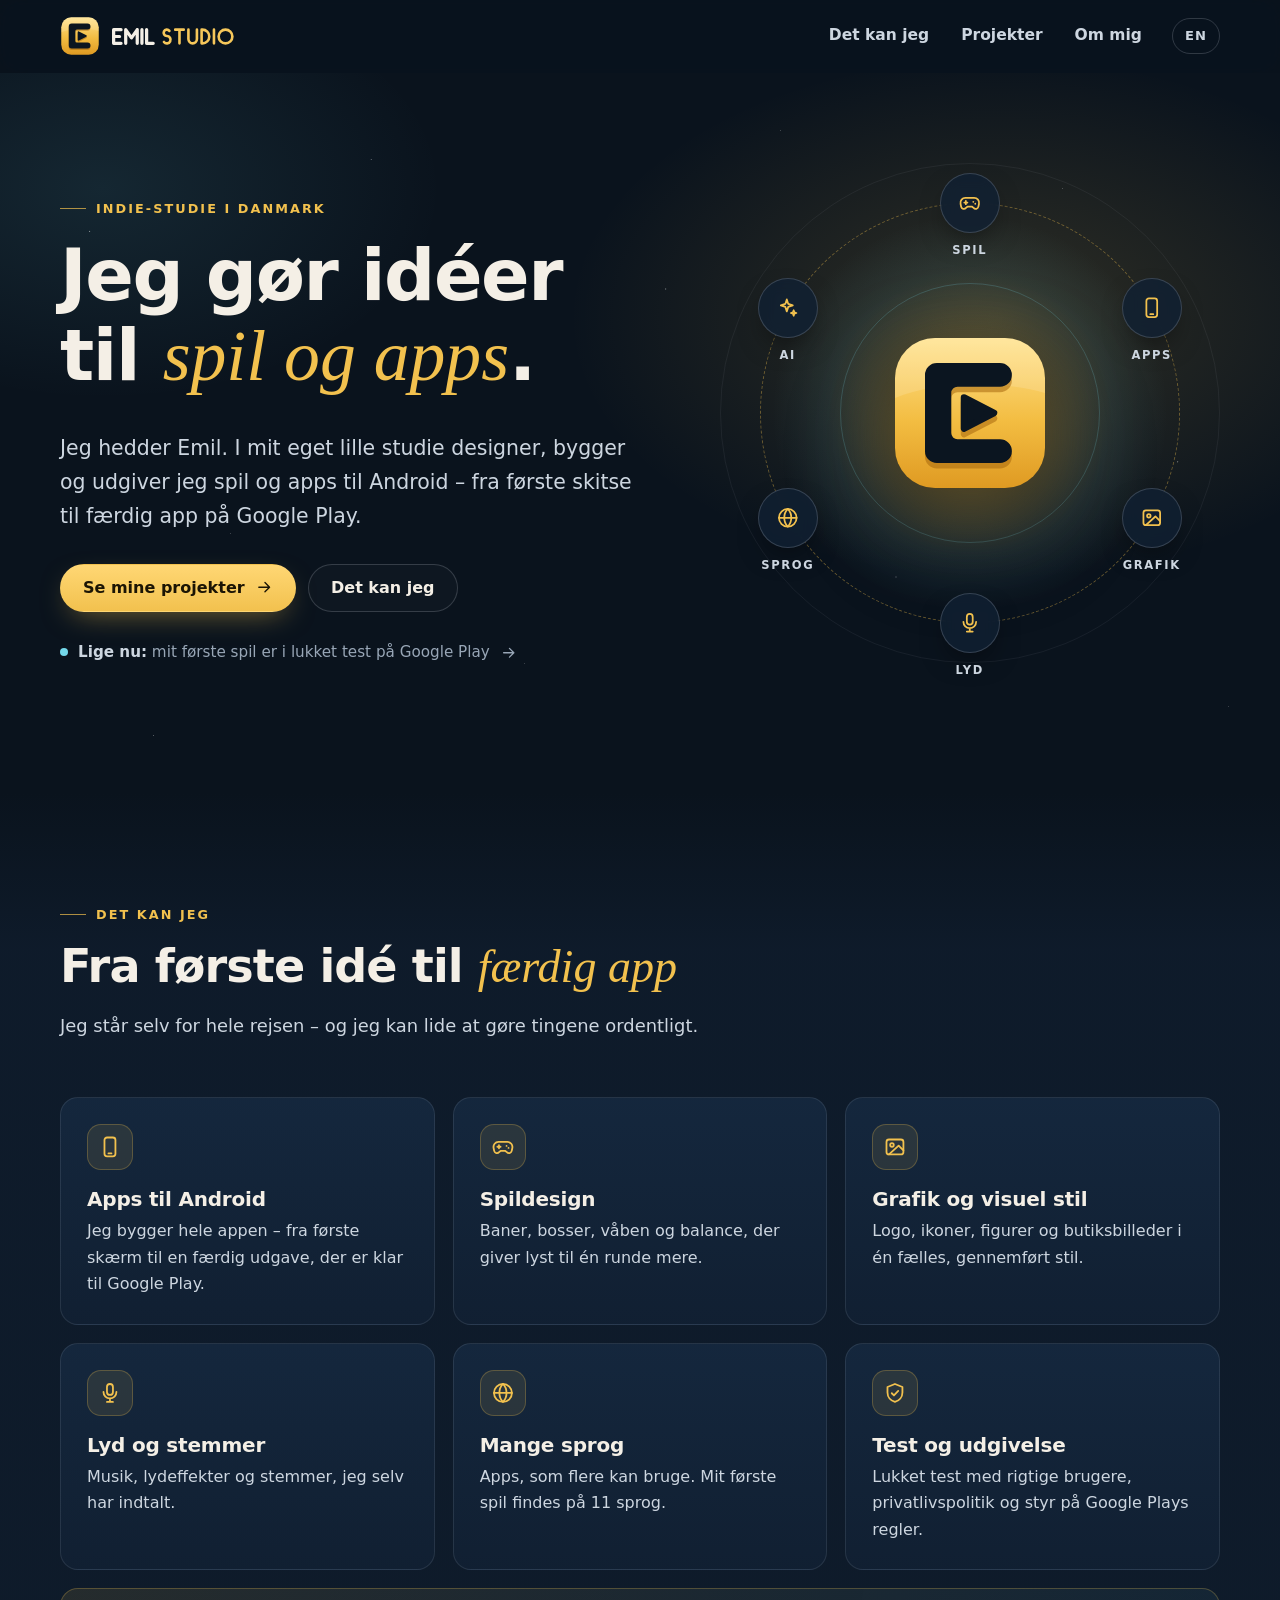
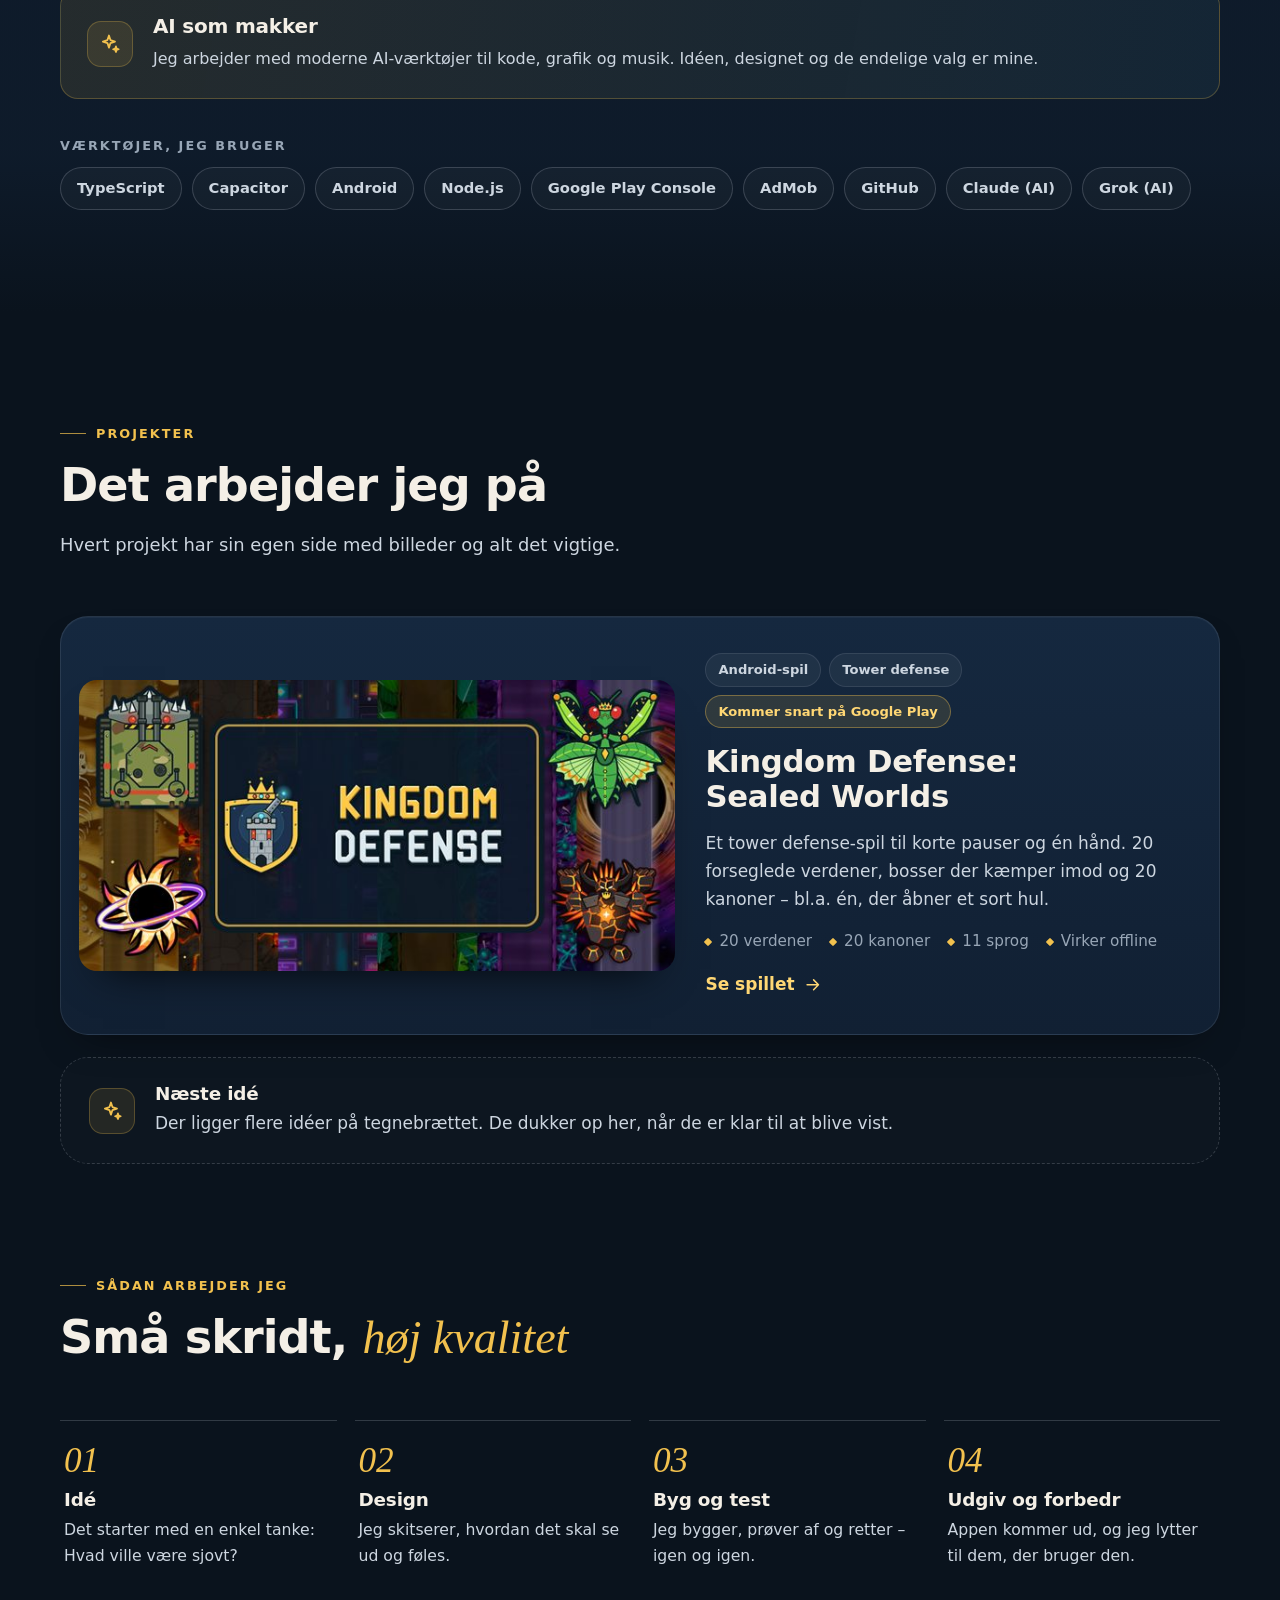
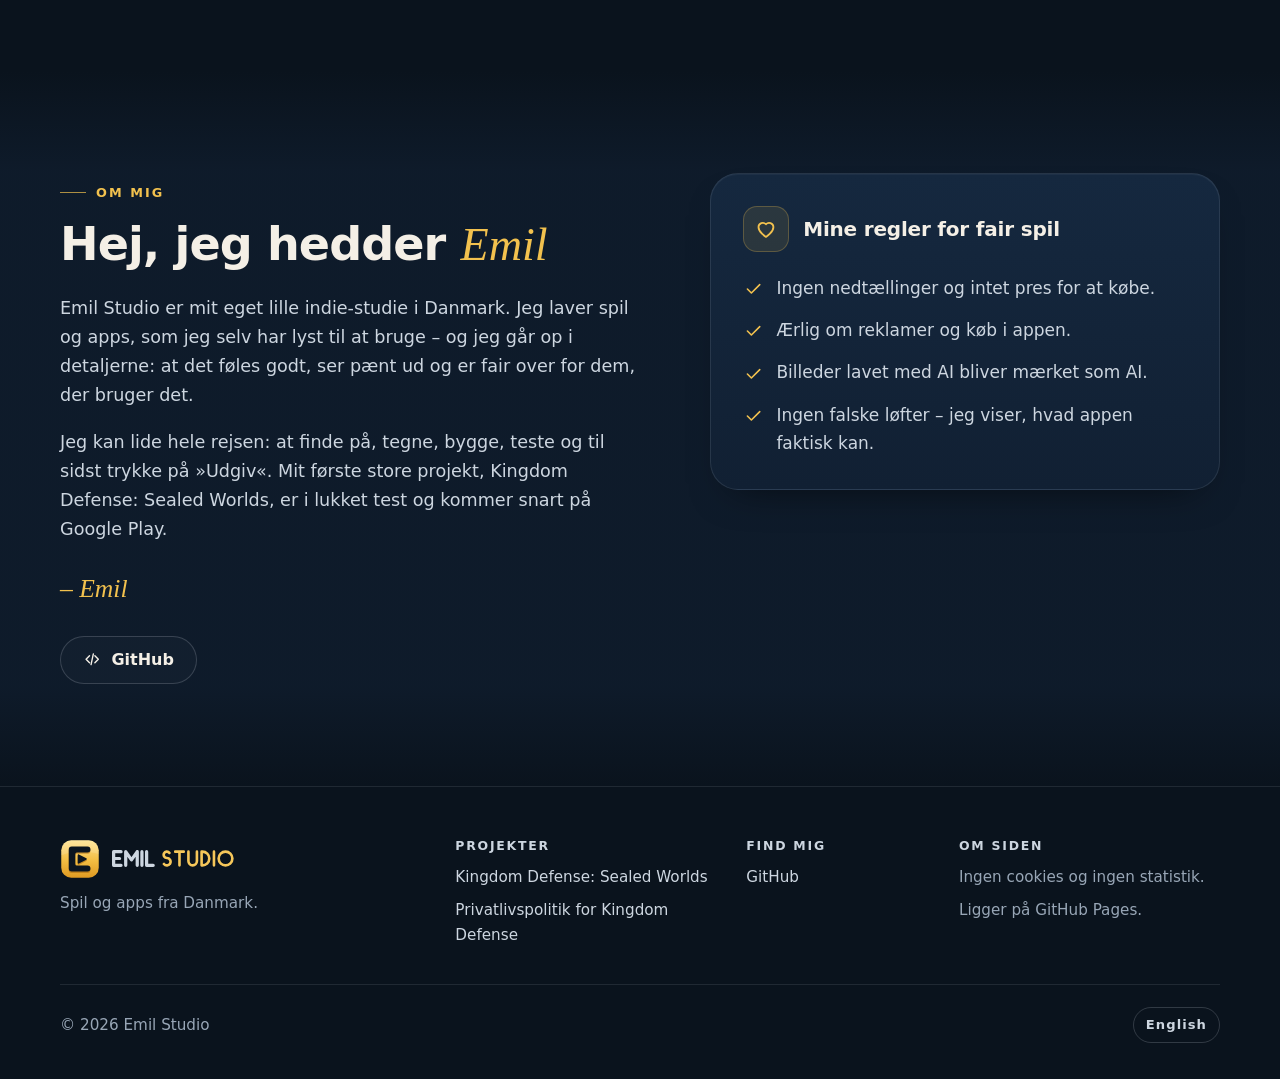
==== index.html @ 3e73c22d "Emil Studio: første udgave af hjemmesiden Forside og side om Kingdom Defense: Sealed Worlds på dansk" ====
<!doctype html>
<html lang="da">
<head>
  <meta charset="utf-8">
  <meta name="viewport" content="width=device-width, initial-scale=1">
  <title>Emil Studio – spil og apps fra Danmark</title>
  <meta name="description" content="Emil Studio er mit indie-studie i Danmark. Jeg designer, bygger og udgiver spil og apps til Android. Se mine projekter, og hvad jeg kan.">
  <link rel="canonical" href="https://krygerdev.github.io/">
  <link rel="alternate" hreflang="da" href="https://krygerdev.github.io/">
  <link rel="alternate" hreflang="en" href="https://krygerdev.github.io/en/">
  <link rel="alternate" hreflang="x-default" href="https://krygerdev.github.io/">
  <meta name="theme-color" content="#0a131d">
  <link rel="icon" href="favicon.svg" type="image/svg+xml">
  <link rel="icon" href="assets/img/favicon-32.png" sizes="32x32" type="image/png">
  <link rel="apple-touch-icon" href="assets/img/apple-touch-icon.png">
  <meta property="og:type" content="website">
  <meta property="og:site_name" content="Emil Studio">
  <meta property="og:title" content="Emil Studio – spil og apps fra Danmark">
  <meta property="og:description" content="Mit indie-studie i Danmark. Jeg designer, bygger og udgiver spil og apps til Android.">
  <meta property="og:url" content="https://krygerdev.github.io/">
  <meta property="og:image" content="https://krygerdev.github.io/assets/img/og-da.jpg">
  <meta property="og:image:width" content="1200">
  <meta property="og:image:height" content="630">
  <meta property="og:image:alt" content="Emil Studio – spil og apps fra Danmark">
  <meta property="og:locale" content="da_DK">
  <meta property="og:locale:alternate" content="en_US">
  <meta name="twitter:card" content="summary_large_image">
  <link rel="stylesheet" href="assets/css/style.css">
  <script>document.documentElement.classList.add("js")</script>
  <script src="assets/js/main.js" defer></script>
  <script type="application/ld+json">{"@context":"https://schema.org","@type":"Organization","name":"Emil Studio","url":"https://krygerdev.github.io/","logo":"https://krygerdev.github.io/assets/img/apple-touch-icon.png","sameAs":["https://github.com/KrygerDev"]}</script>
</head>
<body>
  <a class="skip-link" href="#indhold">Gå til indhold</a>

  <svg class="svg-defs" aria-hidden="true" focusable="false" xmlns="http://www.w3.org/2000/svg">
    <defs>
      <linearGradient id="logo-gold" x1="0" y1="0" x2="0" y2="1"><stop offset="0" stop-color="#ffe28e"/><stop offset=".55" stop-color="#f3bd42"/><stop offset="1" stop-color="#df9a22"/></linearGradient>
    </defs>
    <symbol id="logo-base" viewBox="0 0 64 64"><rect x="2" y="2" width="60" height="60" rx="16" fill="url(#logo-gold)"/><path d="M2 18A16 16 0 0 1 18 2H46A16 16 0 0 1 62 18V24C46 19 18 19 2 26Z" fill="#fff" opacity=".14"/><path d="M18.75 12H44A4.75 4.75 0 0 1 44 21.5H27A2.5 2.5 0 0 0 24.5 24V40A2.5 2.5 0 0 0 27 42.5H44A4.75 4.75 0 0 1 44 52H18.75A4.75 4.75 0 0 1 14 47.25V16.75A4.75 4.75 0 0 1 18.75 12Z" fill="#a8680e" opacity=".55" transform="translate(0 2.2)"/><path d="M18.75 12H44A4.75 4.75 0 0 1 44 21.5H27A2.5 2.5 0 0 0 24.5 24V40A2.5 2.5 0 0 0 27 42.5H44A4.75 4.75 0 0 1 44 52H18.75A4.75 4.75 0 0 1 14 47.25V16.75A4.75 4.75 0 0 1 18.75 12Z" fill="#0b1520"/></symbol>
    <symbol id="logo-play" viewBox="0 0 64 64"><path d="M29.6 25.8L41.6 32L29.6 38.2Z" fill="#a8680e" stroke="#a8680e" stroke-width="2.6" stroke-linejoin="round" opacity=".55" transform="translate(0 2.2)"/><path d="M29.6 25.8L41.6 32L29.6 38.2Z" fill="#0b1520" stroke="#0b1520" stroke-width="2.6" stroke-linejoin="round"/></symbol>
    <symbol id="logo-word" viewBox="-2.6 -2.6 195.51 27.2"><path d="M11.88 0H0V22H11.88M0 11H9.5M19.38 22V0L28.62 13.2L37.86 0V22M45.36 0V22M52.86 0V22H63.42" fill="none" stroke="currentColor" stroke-width="5.2" stroke-linecap="round" stroke-linejoin="round"/><path d="M9.92 1.96A5.1 5.1 0 1 0 5.9 10.21A5.9 5.9 0 1 1 1.25 19.73M19.29 0H32.93M26.11 0V22M40.43 0V15.18A6.82 6.82 0 0 0 54.07 15.18V0M61.57 22V0H62.89A11 11 0 0 1 62.89 22ZM81.39 0V22M88.89 11A11 11 0 1 1 110.89 11A11 11 0 1 1 88.89 11Z" transform="translate(79.42 0)" fill="none" stroke="#f6c75a" stroke-width="4.2" stroke-linecap="round" stroke-linejoin="round"/></symbol>
    <symbol id="i-arrow-right" viewBox="0 0 24 24"><path d="M5 12h14M13 6l6 6-6 6"/></symbol>
    <symbol id="i-menu" viewBox="0 0 24 24"><path d="M4 8h16M4 16h16"/></symbol>
    <symbol id="i-close" viewBox="0 0 24 24"><path d="M6 6l12 12M18 6L6 18"/></symbol>
    <symbol id="i-phone" viewBox="0 0 24 24"><rect x="6.5" y="2.5" width="11" height="19" rx="2.6"/><path d="M10.5 18.5h3"/></symbol>
    <symbol id="i-gamepad" viewBox="0 0 24 24"><path d="M7.5 7h9a5 5 0 0 1 4.9 6l-.6 3a2.8 2.8 0 0 1-4.9 1.2L14.4 16H9.6l-1.5 1.2A2.8 2.8 0 0 1 3.2 16l-.6-3A5 5 0 0 1 7.5 7z"/><path d="M8 10.2v3.2M6.4 11.8h3.2"/><circle cx="15.6" cy="11" r=".9" fill="currentColor" stroke="none"/><circle cx="17.6" cy="13" r=".9" fill="currentColor" stroke="none"/></symbol>
    <symbol id="i-image" viewBox="0 0 24 24"><rect x="3.5" y="4.5" width="17" height="15" rx="2.5"/><circle cx="9" cy="10" r="1.8"/><path d="M20.5 15.5l-4.8-4.8L6 19.5"/></symbol>
    <symbol id="i-mic" viewBox="0 0 24 24"><rect x="9" y="3" width="6" height="11" rx="3"/><path d="M5.5 11a6.5 6.5 0 0 0 13 0M12 17.5V21M9 21h6"/></symbol>
    <symbol id="i-globe" viewBox="0 0 24 24"><circle cx="12" cy="12" r="9"/><path d="M3 12h18M12 3c2.4 2.5 3.6 5.5 3.6 9s-1.2 6.5-3.6 9c-2.4-2.5-3.6-5.5-3.6-9S9.6 5.5 12 3z"/></symbol>
    <symbol id="i-shield" viewBox="0 0 24 24"><path d="M12 3l7.5 3v5.6c0 4.4-3.1 8.2-7.5 9.4-4.4-1.2-7.5-5-7.5-9.4V6z"/><path d="M8.8 12.3l2.2 2.2 4.3-4.5"/></symbol>
    <symbol id="i-sparkles" viewBox="0 0 24 24"><path d="M11 3.5l1.5 4.6 4.6 1.5-4.6 1.5L11 15.7l-1.5-4.6-4.6-1.5 4.6-1.5z"/><path d="M18 14.5l.7 2.1 2.1.7-2.1.7-.7 2.1-.7-2.1-2.1-.7 2.1-.7z"/></symbol>
    <symbol id="i-heart" viewBox="0 0 24 24"><path d="M12 20s-7.5-4.6-7.5-10A4.3 4.3 0 0 1 12 7.3 4.3 4.3 0 0 1 19.5 10c0 5.4-7.5 10-7.5 10z"/></symbol>
    <symbol id="i-check" viewBox="0 0 24 24"><path d="M5 12.5l4.5 4.5L19 7.5"/></symbol>
    <symbol id="i-code" viewBox="0 0 24 24"><path d="M8.5 7.5L4 12l4.5 4.5M15.5 7.5L20 12l-4.5 4.5M13.5 5l-3 14"/></symbol>
  </svg>

  <header class="site-header">
    <div class="container header-inner">
      <a class="brand" href="./">
        <svg class="logo-mark" viewBox="0 0 64 64" aria-hidden="true"><use href="#logo-base"/><use class="logo-play" href="#logo-play"/></svg>
        <svg class="logo-word" viewBox="0 0 195.51 27.2" aria-hidden="true"><use href="#logo-word"/></svg><span class="sr-only">Emil Studio</span>
      </a>
      <nav class="site-nav" id="site-nav" aria-label="Hovedmenu">
        <ul>
          <li><a href="#det-kan-jeg">Det kan jeg</a></li>
          <li><a href="#projekter">Projekter</a></li>
          <li><a href="#om">Om mig</a></li>
        </ul>
      </nav>
      <div class="header-tools">
        <a class="lang" href="en/" hreflang="en" lang="en"><span aria-hidden="true">EN</span><span class="sr-only">English</span></a>
        <button class="menu-toggle" type="button" aria-expanded="false" aria-controls="site-nav" data-menu-toggle>
          <svg class="i i-open" aria-hidden="true"><use href="#i-menu"/></svg>
          <svg class="i i-close" aria-hidden="true"><use href="#i-close"/></svg>
          <span class="sr-only">Menu</span>
        </button>
      </div>
    </div>
  </header>

  <main id="indhold">

    <section class="hero" aria-labelledby="hero-title">
      <div class="container hero__grid">
        <div class="hero__text">
          <p class="eyebrow">Indie-studie i Danmark</p>
          <h1 id="hero-title">Jeg gør idéer til <em>spil og apps</em>.</h1>
          <p class="lead">Jeg hedder Emil. I mit eget lille studie designer, bygger og udgiver jeg spil og apps til Android – fra første skitse til færdig app på Google Play.</p>
          <div class="actions">
            <a class="btn btn--primary" href="#projekter">Se mine projekter <svg class="i" aria-hidden="true"><use href="#i-arrow-right"/></svg></a>
            <a class="btn btn--ghost" href="#det-kan-jeg">Det kan jeg</a>
          </div>
          <a class="now" href="kingdom-defense/">
            <span class="dot" aria-hidden="true"></span>
            <span><strong>Lige nu:</strong> mit første spil er i lukket test på Google Play</span>
            <svg class="i" aria-hidden="true"><use href="#i-arrow-right"/></svg>
          </a>
        </div>

        <div class="studio-visual" aria-hidden="true">
          <div class="sv-glow"></div>
          <div class="sv-ring sv-ring--outer"></div>
          <div class="sv-ring sv-ring--dash"></div>
          <div class="sv-ring sv-ring--inner"></div>
          <div class="sv-mark"><span class="sv-pulse"></span><span class="sv-pulse sv-pulse--2"></span><svg class="sv-logo" viewBox="0 0 64 64"><use href="#logo-base"/><use class="logo-play" href="#logo-play"/></svg></div>
          <span class="sv-chip sv-chip--1"><span class="sv-chip__icon"><svg class="i"><use href="#i-gamepad"/></svg></span><span class="sv-chip__label">Spil</span></span>
          <span class="sv-chip sv-chip--2"><span class="sv-chip__icon"><svg class="i"><use href="#i-phone"/></svg></span><span class="sv-chip__label">Apps</span></span>
          <span class="sv-chip sv-chip--3"><span class="sv-chip__icon"><svg class="i"><use href="#i-image"/></svg></span><span class="sv-chip__label">Grafik</span></span>
          <span class="sv-chip sv-chip--4"><span class="sv-chip__icon"><svg class="i"><use href="#i-mic"/></svg></span><span class="sv-chip__label">Lyd</span></span>
          <span class="sv-chip sv-chip--5"><span class="sv-chip__icon"><svg class="i"><use href="#i-globe"/></svg></span><span class="sv-chip__label">Sprog</span></span>
          <span class="sv-chip sv-chip--6"><span class="sv-chip__icon"><svg class="i"><use href="#i-sparkles"/></svg></span><span class="sv-chip__label">AI</span></span>
        </div>
      </div>
    </section>

    <section class="section section--alt" id="det-kan-jeg" aria-labelledby="kan-title">
      <div class="container">
        <div class="section-head reveal">
          <p class="eyebrow">Det kan jeg</p>
          <h2 id="kan-title">Fra første idé til <em>færdig app</em></h2>
          <p>Jeg står selv for hele rejsen – og jeg kan lide at gøre tingene ordentligt.</p>
        </div>
        <ul class="skills">
          <li class="skill reveal">
            <span class="icon-badge" aria-hidden="true"><svg class="i"><use href="#i-phone"/></svg></span>
            <h3>Apps til Android</h3>
            <p>Jeg bygger hele appen – fra første skærm til en færdig udgave, der er klar til Google Play.</p>
          </li>
          <li class="skill reveal">
            <span class="icon-badge" aria-hidden="true"><svg class="i"><use href="#i-gamepad"/></svg></span>
            <h3>Spildesign</h3>
            <p>Baner, bosser, våben og balance, der giver lyst til én runde mere.</p>
          </li>
          <li class="skill reveal">
            <span class="icon-badge" aria-hidden="true"><svg class="i"><use href="#i-image"/></svg></span>
            <h3>Grafik og visuel stil</h3>
            <p>Logo, ikoner, figurer og butiksbilleder i én fælles, gennemført stil.</p>
          </li>
          <li class="skill reveal">
            <span class="icon-badge" aria-hidden="true"><svg class="i"><use href="#i-mic"/></svg></span>
            <h3>Lyd og stemmer</h3>
            <p>Musik, lydeffekter og stemmer, jeg selv har indtalt.</p>
          </li>
          <li class="skill reveal">
            <span class="icon-badge" aria-hidden="true"><svg class="i"><use href="#i-globe"/></svg></span>
            <h3>Mange sprog</h3>
            <p>Apps, som flere kan bruge. Mit første spil findes på 11 sprog.</p>
          </li>
          <li class="skill reveal">
            <span class="icon-badge" aria-hidden="true"><svg class="i"><use href="#i-shield"/></svg></span>
            <h3>Test og udgivelse</h3>
            <p>Lukket test med rigtige brugere, privatlivspolitik og styr på Google Plays regler.</p>
          </li>
          <li class="skill skill--wide reveal">
            <span class="icon-badge" aria-hidden="true"><svg class="i"><use href="#i-sparkles"/></svg></span>
            <div>
              <h3>AI som makker</h3>
              <p>Jeg arbejder med moderne AI-værktøjer til kode, grafik og musik. Idéen, designet og de endelige valg er mine.</p>
            </div>
          </li>
        </ul>
        <div class="tools reveal">
          <h3 class="tools__title">Værktøjer, jeg bruger</h3>
          <ul class="chips">
            <li>TypeScript</li>
            <li>Capacitor</li>
            <li>Android</li>
            <li>Node.js</li>
            <li>Google Play Console</li>
            <li>AdMob</li>
            <li>GitHub</li>
            <li>Claude (AI)</li>
            <li>Grok (AI)</li>
          </ul>
        </div>
      </div>
    </section>

    <section class="section" id="projekter" aria-labelledby="projekter-title">
      <div class="container">
        <div class="section-head reveal">
          <p class="eyebrow">Projekter</p>
          <h2 id="projekter-title">Det arbejder jeg på</h2>
          <p>Hvert projekt har sin egen side med billeder og alt det vigtige.</p>
        </div>
        <div class="projects">
          <article class="project reveal">
            <div class="project__media">
              <img src="assets/img/kd/kd-banner.jpg" srcset="assets/img/kd/kd-banner-640.jpg 640w, assets/img/kd/kd-banner.jpg 1024w" sizes="(min-width: 900px) 620px, 100vw" width="1024" height="500" loading="lazy" alt="Kingdom Defense-logoet omgivet af en kampvogn, en kæmpe knæler, en lavakæmpe og et sort hul fra spillet.">
            </div>
            <div class="project__body">
              <ul class="tags">
                <li class="tag">Android-spil</li>
                <li class="tag">Tower defense</li>
                <li class="tag tag--gold">Kommer snart på Google Play</li>
              </ul>
              <h3><a class="stretched" href="kingdom-defense/">Kingdom Defense: Sealed Worlds</a></h3>
              <p>Et tower defense-spil til korte pauser og én hånd. 20 forseglede verdener, bosser der kæmper imod og 20 kanoner – bl.a. én, der åbner et sort hul.</p>
              <ul class="facts-inline">
                <li>20 verdener</li>
                <li>20 kanoner</li>
                <li>11 sprog</li>
                <li>Virker offline</li>
              </ul>
              <span class="link-arrow" aria-hidden="true">Se spillet <svg class="i"><use href="#i-arrow-right"/></svg></span>
            </div>
          </article>
          <div class="card-soon reveal">
            <span class="icon-badge" aria-hidden="true"><svg class="i"><use href="#i-sparkles"/></svg></span>
            <div>
              <h3>Næste idé</h3>
              <p>Der ligger flere idéer på tegnebrættet. De dukker op her, når de er klar til at blive vist.</p>
            </div>
          </div>
        </div>
      </div>
    </section>

    <section class="section" aria-labelledby="proces-title">
      <div class="container">
        <div class="section-head reveal">
          <p class="eyebrow">Sådan arbejder jeg</p>
          <h2 id="proces-title">Små skridt, <em>høj kvalitet</em></h2>
        </div>
        <ol class="steps">
          <li class="step reveal">
            <h3>Idé</h3>
            <p>Det starter med en enkel tanke: Hvad ville være sjovt?</p>
          </li>
          <li class="step reveal">
            <h3>Design</h3>
            <p>Jeg skitserer, hvordan det skal se ud og føles.</p>
          </li>
          <li class="step reveal">
            <h3>Byg og test</h3>
            <p>Jeg bygger, prøver af og retter – igen og igen.</p>
          </li>
          <li class="step reveal">
            <h3>Udgiv og forbedr</h3>
            <p>Appen kommer ud, og jeg lytter til dem, der bruger den.</p>
          </li>
        </ol>
      </div>
    </section>

    <section class="section section--alt" id="om" aria-labelledby="om-title">
      <div class="container about">
        <div class="about__text reveal">
          <p class="eyebrow">Om mig</p>
          <h2 id="om-title">Hej, jeg hedder <em>Emil</em></h2>
          <p>Emil Studio er mit eget lille indie-studie i Danmark. Jeg laver spil og apps, som jeg selv har lyst til at bruge – og jeg går op i detaljerne: at det føles godt, ser pænt ud og er fair over for dem, der bruger det.</p>
          <p>Jeg kan lide hele rejsen: at finde på, tegne, bygge, teste og til sidst trykke på »Udgiv«. Mit første store projekt, Kingdom Defense: Sealed Worlds, er i lukket test og kommer snart på Google Play.</p>
          <p class="signature">– Emil</p>
          <div class="actions">
            <a class="btn btn--ghost" href="https://github.com/KrygerDev" rel="me"><svg class="i" aria-hidden="true"><use href="#i-code"/></svg> GitHub</a>
          </div>
        </div>
        <div class="fair reveal">
          <h3><span class="icon-badge" aria-hidden="true"><svg class="i"><use href="#i-heart"/></svg></span> Mine regler for fair spil</h3>
          <ul class="checklist">
            <li><svg class="i" aria-hidden="true"><use href="#i-check"/></svg><span>Ingen nedtællinger og intet pres for at købe.</span></li>
            <li><svg class="i" aria-hidden="true"><use href="#i-check"/></svg><span>Ærlig om reklamer og køb i appen.</span></li>
            <li><svg class="i" aria-hidden="true"><use href="#i-check"/></svg><span>Billeder lavet med AI bliver mærket som AI.</span></li>
            <li><svg class="i" aria-hidden="true"><use href="#i-check"/></svg><span>Ingen falske løfter – jeg viser, hvad appen faktisk kan.</span></li>
          </ul>
        </div>
      </div>
    </section>

  </main>

  <footer class="site-footer">
    <div class="container">
      <div class="footer-grid">
        <div>
          <a class="brand" href="./">
            <svg class="logo-mark" viewBox="0 0 64 64" aria-hidden="true"><use href="#logo-base"/><use class="logo-play" href="#logo-play"/></svg>
            <svg class="logo-word" viewBox="0 0 195.51 27.2" aria-hidden="true"><use href="#logo-word"/></svg><span class="sr-only">Emil Studio</span>
          </a>
          <p>Spil og apps fra Danmark.</p>
        </div>
        <div>
          <h2>Projekter</h2>
          <ul>
            <li><a href="kingdom-defense/">Kingdom Defense: Sealed Worlds</a></li>
            <li><a href="https://krygerdev.github.io/kingdom-defense-privacy/">Privatlivspolitik for Kingdom Defense</a></li>
          </ul>
        </div>
        <div>
          <h2>Find mig</h2>
          <ul>
            <li><a href="https://github.com/KrygerDev" rel="me">GitHub</a></li>
          </ul>
        </div>
        <div>
          <h2>Om siden</h2>
          <ul>
            <li>Ingen cookies og ingen statistik.</li>
            <li>Ligger på GitHub Pages.</li>
          </ul>
        </div>
      </div>
      <div class="footer-bottom">
        <p>© 2026 Emil Studio</p>
        <a class="lang" href="en/" hreflang="en" lang="en">English</a>
      </div>
    </div>
  </footer>
</body>
</html>
---- assets/css/style.css ----
/* ==========================================================================
   Emil Studio – fælles stil for alle sider
   Farver: natblå, varm elfenben, guld og en lille smule lyseblå glød.
   ========================================================================== */

:root {
  color-scheme: dark;
  --bg: #0a131d;
  --bg-2: #0d1926;
  --surface: #112033;
  --surface-2: #15283f;
  --line: rgba(226, 234, 244, 0.1);
  --line-2: rgba(226, 234, 244, 0.18);
  --text: #f4efe6;
  --text-2: #cdd6e0;
  --muted: #98a6b6;
  --gold: #f2c14e;
  --gold-2: #ffd774;
  --on-gold: #1b1404;
  --cyan: #74d8ea;
  --radius: 18px;
  --radius-l: 28px;
  --shadow-1: inset 0 1px 0 rgba(255, 255, 255, 0.04), 0 18px 40px -24px rgba(0, 0, 0, 0.7);
  --shadow-2: 0 30px 80px -30px rgba(0, 0, 0, 0.8);
  --max: 1160px;
  --gutter: clamp(16px, 4vw, 32px);
  --header-h: 72px;
  --font: "Segoe UI Variable Text", "Segoe UI", system-ui, -apple-system, BlinkMacSystemFont, "SF Pro Text", Roboto, "Helvetica Neue", Arial, sans-serif;
  --font-display: "Segoe UI Variable Display", "Segoe UI", system-ui, -apple-system, BlinkMacSystemFont, "SF Pro Display", Roboto, "Helvetica Neue", Arial, sans-serif;
  --font-serif: "Iowan Old Style", "Palatino Linotype", Palatino, "Book Antiqua", Georgia, serif;
  --ease: cubic-bezier(0.2, 0.7, 0.2, 1);
}

/* ---------- Grundlag ---------- */

*,
*::before,
*::after { box-sizing: border-box; }

html {
  -webkit-text-size-adjust: 100%;
  text-size-adjust: 100%;
  scroll-behavior: smooth;
  scroll-padding-top: calc(var(--header-h) + 16px);
}

body {
  margin: 0;
  min-height: 100vh;
  background: var(--bg);
  color: var(--text);
  font-family: var(--font);
  font-size: 1.0625rem;
  line-height: 1.65;
  -webkit-font-smoothing: antialiased;
  -moz-osx-font-smoothing: grayscale;
}

img,
svg { display: block; max-width: 100%; }
img { height: auto; }

a { color: inherit; text-decoration-thickness: 1px; text-underline-offset: 3px; }
a:hover { color: var(--gold-2); }

p { margin: 0 0 1em; }

h1, h2, h3 {
  margin: 0 0 0.5em;
  font-family: var(--font-display);
  line-height: 1.12;
  letter-spacing: -0.02em;
  text-wrap: balance;
}
h1 { font-size: clamp(2.5rem, 5.6vw, 4.5rem); font-weight: 750; }
h2 { font-size: clamp(1.95rem, 3.6vw, 2.9rem); font-weight: 700; }
h3 { font-size: 1.25rem; font-weight: 650; letter-spacing: -0.01em; }

h1 em,
h2 em {
  font-family: var(--font-serif);
  font-style: italic;
  font-weight: 500;
  letter-spacing: 0;
  color: var(--gold);
}

:focus-visible { outline: 2px solid var(--gold-2); outline-offset: 3px; }

.container { width: min(100% - 2 * var(--gutter), var(--max)); margin-inline: auto; }

.sr-only {
  position: absolute !important;
  width: 1px; height: 1px;
  margin: -1px; padding: 0;
  overflow: hidden;
  clip: rect(0 0 0 0);
  white-space: nowrap;
  border: 0;
}

.svg-defs { position: absolute; width: 0; height: 0; overflow: hidden; }

.i {
  width: 1.15em; height: 1.15em;
  flex: none;
  fill: none;
  stroke: currentColor;
  stroke-width: 1.8;
  stroke-linecap: round;
  stroke-linejoin: round;
}

.skip-link {
  position: absolute;
  top: -100px; left: 12px;
  z-index: 100;
  padding: 10px 16px;
  border-radius: 10px;
  background: var(--gold);
  color: var(--on-gold);
  font-weight: 700;
  text-decoration: none;
}
.skip-link:focus { top: 12px; color: var(--on-gold); }

/* ---------- Toplinje ---------- */

.site-header {
  position: sticky;
  top: 0;
  z-index: 50;
  background: rgba(10, 19, 29, 0.72);
  -webkit-backdrop-filter: saturate(150%) blur(14px);
  backdrop-filter: saturate(150%) blur(14px);
  border-bottom: 1px solid transparent;
  transition: border-color 0.3s, background-color 0.3s;
}
.site-header.is-scrolled { border-bottom-color: var(--line); background: rgba(10, 19, 29, 0.88); }

.header-inner {
  display: flex;
  flex-wrap: wrap;
  align-items: center;
  gap: 8px 16px;
  min-height: var(--header-h);
}

/* Logoet: Play-E-ikonet + ordmærket EMIL STUDIO (tegnet som vektor, ens overalt) */
.brand {
  display: inline-flex;
  align-items: center;
  gap: 12px;
  margin-right: auto;
  color: var(--text);
  text-decoration: none;
}
.brand:hover { color: var(--text); }
.logo-mark { width: 40px; height: 40px; flex: none; overflow: visible; }
.logo-word { width: 122px; height: 17px; flex: none; }
.logo-play { transition: transform 0.35s var(--ease); }
.brand:hover .logo-play { transform: translateX(1.8px); }

.site-nav ul {
  display: flex;
  flex-wrap: wrap;
  gap: 4px;
  margin: 0;
  padding: 0;
  list-style: none;
}
.site-nav a {
  display: inline-block;
  padding: 8px 14px;
  border-radius: 999px;
  color: var(--text-2);
  font-weight: 600;
  font-size: 0.97rem;
  text-decoration: none;
  transition: color 0.2s, background-color 0.2s;
}
.site-nav a:hover { color: var(--text); background: rgba(255, 255, 255, 0.06); }

.header-tools { display: flex; align-items: center; gap: 10px; }

.lang {
  display: inline-flex;
  align-items: center;
  min-height: 36px;
  padding: 6px 12px;
  border: 1px solid var(--line-2);
  border-radius: 999px;
  color: var(--text-2);
  font-size: 0.82rem;
  font-weight: 700;
  letter-spacing: 0.08em;
  text-decoration: none;
  transition: color 0.2s, border-color 0.2s;
}
.lang:hover { color: var(--gold-2); border-color: rgba(242, 193, 78, 0.6); }

.menu-toggle {
  display: none;
  place-items: center;
  width: 44px; height: 44px;
  padding: 0;
  border: 1px solid var(--line-2);
  border-radius: 12px;
  background: transparent;
  color: var(--text);
  font-size: 1.25rem;
  cursor: pointer;
}
.menu-toggle .i-close { display: none; }
.menu-toggle[aria-expanded="true"] .i-open { display: none; }
.menu-toggle[aria-expanded="true"] .i-close { display: block; }

@media (max-width: 760px) {
  .js .menu-toggle { display: inline-grid; }
  .js .site-nav {
    display: none;
    position: absolute;
    top: 100%; left: 0; right: 0;
    padding: 8px var(--gutter) 20px;
    background: var(--bg);
    border-bottom: 1px solid var(--line);
    box-shadow: 0 24px 40px -20px rgba(0, 0, 0, 0.8);
  }
  .js.menu-open .site-nav { display: block; }
  .js .site-nav ul { flex-direction: column; }
  .js .site-nav a { display: block; padding: 12px 14px; font-size: 1.05rem; }
  html:not(.js) .site-nav { order: 3; width: 100%; padding-bottom: 10px; }
}

/* ---------- Knapper og små elementer ---------- */

.btn {
  display: inline-flex;
  align-items: center;
  justify-content: center;
  gap: 10px;
  min-height: 48px;
  padding: 12px 22px;
  border: 1px solid transparent;
  border-radius: 999px;
  font-size: 1rem;
  font-weight: 650;
  line-height: 1.2;
  text-decoration: none;
  transition: transform 0.25s var(--ease), box-shadow 0.25s, background-color 0.2s, border-color 0.2s, color 0.2s;
}
.btn--primary {
  background: linear-gradient(180deg, var(--gold-2), var(--gold));
  color: var(--on-gold);
  box-shadow: 0 10px 30px -12px rgba(242, 193, 78, 0.6);
}
.btn--primary:hover { color: var(--on-gold); transform: translateY(-2px); box-shadow: 0 16px 36px -14px rgba(242, 193, 78, 0.8); }
.btn--ghost { border-color: var(--line-2); background: rgba(255, 255, 255, 0.02); color: var(--text); }
.btn--ghost:hover { border-color: rgba(242, 193, 78, 0.6); color: var(--gold-2); }
.btn--soon { border: 1px dashed var(--line-2); color: var(--text-2); cursor: default; }

.actions { display: flex; flex-wrap: wrap; gap: 12px; margin-top: 30px; }

.eyebrow {
  display: inline-flex;
  align-items: center;
  gap: 10px;
  margin-bottom: 16px;
  color: var(--gold);
  font-size: 0.8rem;
  font-weight: 700;
  letter-spacing: 0.16em;
  text-transform: uppercase;
}
.eyebrow::before { content: ""; width: 26px; height: 1px; background: currentColor; opacity: 0.7; }

.lead { max-width: 36em; color: var(--text-2); font-size: clamp(1.1rem, 1.6vw, 1.28rem); }
.small { margin-top: 14px; color: var(--muted); font-size: 0.92rem; }

.status {
  display: inline-flex;
  align-items: center;
  gap: 10px;
  margin-bottom: 26px;
  padding: 7px 14px 7px 12px;
  border: 1px solid rgba(116, 216, 234, 0.25);
  border-radius: 999px;
  background: rgba(116, 216, 234, 0.08);
  color: var(--text-2);
  font-size: 0.92rem;
  line-height: 1.35;
  text-decoration: none;
  transition: border-color 0.2s, color 0.2s;
}
.status:hover { color: var(--text); border-color: rgba(116, 216, 234, 0.5); }
.status .i { transition: translate 0.25s var(--ease); }
.status:hover .i { translate: 3px 0; }

.dot {
  width: 8px; height: 8px;
  flex: none;
  border-radius: 50%;
  background: var(--cyan);
  animation: pulse 2.4s infinite;
}
@keyframes pulse {
  0% { box-shadow: 0 0 0 0 rgba(116, 216, 234, 0.55); }
  70% { box-shadow: 0 0 0 10px rgba(116, 216, 234, 0); }
  100% { box-shadow: 0 0 0 0 rgba(116, 216, 234, 0); }
}

.tags { display: flex; flex-wrap: wrap; gap: 8px; margin: 0; padding: 0; list-style: none; }
.tag {
  display: inline-flex;
  align-items: center;
  gap: 8px;
  padding: 5px 12px;
  border: 1px solid var(--line);
  border-radius: 999px;
  background: rgba(255, 255, 255, 0.05);
  color: var(--text-2);
  font-size: 0.82rem;
  font-weight: 650;
}
.tag--gold { border-color: rgba(242, 193, 78, 0.38); background: rgba(242, 193, 78, 0.12); color: var(--gold-2); }
.tag--cyan { border-color: rgba(116, 216, 234, 0.3); background: rgba(116, 216, 234, 0.08); color: var(--text); }

.icon-badge {
  display: grid;
  place-items: center;
  width: 46px; height: 46px;
  flex: none;
  border: 1px solid rgba(242, 193, 78, 0.25);
  border-radius: 14px;
  background: rgba(242, 193, 78, 0.1);
  color: var(--gold);
  font-size: 1.3rem;
}

/* ---------- Sektioner ---------- */

.section { position: relative; padding-block: clamp(64px, 8vw, 104px); }
/* To sektioner med samme baggrund efter hinanden: ingen dobbelt afstand */
.section:not(.section--alt) + .section:not(.section--alt) { padding-top: 0; }
.section--alt {
  background: linear-gradient(180deg, transparent, rgba(17, 32, 51, 0.6) 14%, rgba(17, 32, 51, 0.6) 86%, transparent);
}
.section-head { max-width: 680px; margin-bottom: clamp(32px, 5vw, 56px); }
.section-head p:last-child { margin-bottom: 0; color: var(--text-2); font-size: 1.12rem; }
.section-head .eyebrow + h2 { margin-bottom: 0.4em; }

/* ---------- Forsidens top ---------- */

.hero {
  position: relative;
  isolation: isolate;
  overflow: clip;
  padding: clamp(36px, 7vw, 96px) 0 clamp(32px, 8vw, 120px);
}
.hero::before,
.kd-hero::before {
  content: "";
  position: absolute;
  inset: 0;
  z-index: -2;
  background:
    radial-gradient(48% 52% at 78% 34%, rgba(242, 193, 78, 0.16), transparent 70%),
    radial-gradient(38% 42% at 8% 16%, rgba(116, 216, 234, 0.1), transparent 70%);
  pointer-events: none;
}
.hero::after,
.kd-hero::after {
  content: "";
  position: absolute;
  inset: 0;
  z-index: -1;
  opacity: 0.75;
  pointer-events: none;
  background-image:
    radial-gradient(1.4px 1.4px at 7% 22%, rgba(255, 255, 255, 0.7), transparent 70%),
    radial-gradient(1px 1px at 18% 64%, rgba(255, 255, 255, 0.5), transparent 70%),
    radial-gradient(1.2px 1.2px at 29% 12%, rgba(255, 255, 255, 0.6), transparent 70%),
    radial-gradient(1px 1px at 41% 82%, rgba(255, 255, 255, 0.45), transparent 70%),
    radial-gradient(1.6px 1.6px at 52% 30%, rgba(255, 255, 255, 0.55), transparent 70%),
    radial-gradient(1px 1px at 61% 8%, rgba(255, 255, 255, 0.5), transparent 70%),
    radial-gradient(1.3px 1.3px at 70% 70%, rgba(255, 255, 255, 0.6), transparent 70%),
    radial-gradient(1px 1px at 83% 16%, rgba(255, 255, 255, 0.55), transparent 70%),
    radial-gradient(1.5px 1.5px at 92% 54%, rgba(255, 255, 255, 0.6), transparent 70%),
    radial-gradient(1px 1px at 96% 88%, rgba(255, 255, 255, 0.45), transparent 70%),
    radial-gradient(1.2px 1.2px at 12% 92%, rgba(255, 255, 255, 0.5), transparent 70%),
    radial-gradient(1px 1px at 35% 44%, rgba(255, 255, 255, 0.35), transparent 70%);
}

.hero__grid { display: grid; gap: clamp(36px, 6vw, 72px); align-items: center; }
@media (min-width: 900px) { .hero__grid { grid-template-columns: 1.08fr 0.92fr; } }

.hero h1 { max-width: 12em; }

.now {
  display: inline-flex;
  align-items: center;
  gap: 10px;
  margin-top: 30px;
  color: var(--muted);
  font-size: 0.95rem;
  line-height: 1.4;
  text-decoration: none;
}
.now strong { color: var(--text-2); font-weight: 650; }
.now:hover { color: var(--text-2); }
.now .i { transition: translate 0.25s var(--ease); }
.now:hover .i { translate: 3px 0; }

/* Studiets "univers": mærket i midten og det, jeg laver, rundt om */
.studio-visual {
  position: relative;
  display: grid;
  place-items: center;
  width: min(100%, 500px);
  aspect-ratio: 1;
  margin: 0 auto 28px;
}
.sv-glow {
  position: absolute;
  inset: 10%;
  border-radius: 50%;
  background: radial-gradient(circle, rgba(242, 193, 78, 0.3), rgba(116, 216, 234, 0.08) 50%, transparent 70%);
}
.sv-ring { position: absolute; border-radius: 50%; }
.sv-ring--outer { inset: 0; border: 1px solid rgba(226, 234, 244, 0.06); }
.sv-ring--dash { inset: 8%; border: 1px dashed rgba(242, 193, 78, 0.38); animation: spin 90s linear infinite; }
.sv-ring--inner { inset: 24%; border: 1px solid rgba(116, 216, 234, 0.2); animation: spin 120s linear infinite reverse; }
.sv-mark {
  position: relative;
  z-index: 2;
  width: 32%;
  aspect-ratio: 1;
  animation: float 8s ease-in-out infinite;
}
.sv-logo {
  position: relative;
  width: 100%;
  height: 100%;
  overflow: visible;
  filter: drop-shadow(0 24px 44px rgba(242, 193, 78, 0.3)) drop-shadow(0 16px 26px rgba(0, 0, 0, 0.5));
}
/* "Tryk på play": trekanten skubber blidt frem, og ringe breder sig ud */
.sv-logo .logo-play { animation: play-nudge 4.5s var(--ease) infinite; }
.sv-pulse {
  position: absolute;
  inset: 3%;
  border: 2px solid rgba(242, 193, 78, 0.55);
  border-radius: 26%;
  opacity: 0;
  animation: pulse-ring 3.6s ease-out infinite;
}
.sv-pulse--2 { animation-delay: 1.8s; }
@keyframes pulse-ring { 0% { transform: scale(1); opacity: 0.6; } 100% { transform: scale(1.8); opacity: 0; } }
@keyframes play-nudge { 0%, 70%, 100% { transform: translateX(0); } 78% { transform: translateX(2.2px); } 86% { transform: translateX(0); } }
.sv-chip { position: absolute; z-index: 3; translate: -50% -50%; }
.sv-chip__icon {
  display: grid;
  place-items: center;
  width: clamp(48px, 5.6vw, 60px);
  aspect-ratio: 1;
  border: 1px solid var(--line-2);
  border-radius: 50%;
  background: rgba(17, 32, 51, 0.82);
  -webkit-backdrop-filter: blur(8px);
  backdrop-filter: blur(8px);
  box-shadow: 0 12px 30px -12px rgba(0, 0, 0, 0.7);
  color: var(--gold);
  font-size: clamp(1.15rem, 1.6vw, 1.4rem);
  animation: float 7s ease-in-out infinite;
}
.sv-chip__label {
  position: absolute;
  top: calc(100% + 8px);
  left: 50%;
  translate: -50% 0;
  color: var(--text-2);
  font-size: 0.72rem;
  font-weight: 700;
  letter-spacing: 0.14em;
  text-transform: uppercase;
  white-space: nowrap;
}
.sv-chip--1 { top: 8%; left: 50%; }
.sv-chip--2 { top: 29%; left: 86.4%; }
.sv-chip--3 { top: 71%; left: 86.4%; }
.sv-chip--4 { top: 92%; left: 50%; }
.sv-chip--5 { top: 71%; left: 13.6%; }
.sv-chip--6 { top: 29%; left: 13.6%; }
.sv-chip--2 .sv-chip__icon { animation-delay: -1.2s; }
.sv-chip--3 .sv-chip__icon { animation-delay: -2.4s; }
.sv-chip--4 .sv-chip__icon { animation-delay: -3.6s; }
.sv-chip--5 .sv-chip__icon { animation-delay: -4.8s; }
.sv-chip--6 .sv-chip__icon { animation-delay: -6s; }

@keyframes spin { to { rotate: 360deg; } }
@keyframes float { 0%, 100% { translate: 0 0; } 50% { translate: 0 -10px; } }

/* ---------- Projekter ---------- */

.projects { display: grid; gap: 22px; }

.project {
  position: relative;
  display: grid;
  overflow: hidden;
  border: 1px solid var(--line);
  border-radius: var(--radius-l);
  background: linear-gradient(180deg, var(--surface-2), var(--surface));
  box-shadow: var(--shadow-1);
  transition: transform 0.35s var(--ease), border-color 0.35s, box-shadow 0.35s;
}
@media (min-width: 900px) { .project { grid-template-columns: 1.2fr 1fr; align-items: center; } }
.project:hover { transform: translateY(-4px); border-color: rgba(242, 193, 78, 0.38); box-shadow: var(--shadow-2); }

/* Billedet vises helt (intet beskæres) som et indrammet billede i kortet */
.project__media { padding: clamp(12px, 1.6vw, 18px); }
.project__media img {
  width: 100%;
  aspect-ratio: 1024 / 500;
  object-fit: cover;
  border-radius: calc(var(--radius-l) - 10px);
  box-shadow: 0 22px 40px -24px rgba(0, 0, 0, 0.85);
  transition: transform 0.7s var(--ease);
}
.project:hover .project__media img { transform: scale(1.015); }

.project__body { display: flex; flex-direction: column; gap: 16px; padding: clamp(20px, 3vw, 36px); }
@media (min-width: 900px) { .project__body { padding-left: clamp(8px, 1vw, 14px); } }
.project__body h3 { margin: 0; font-size: clamp(1.5rem, 2.4vw, 2rem); }
.project__body p { margin: 0; color: var(--text-2); }

.stretched { color: inherit; text-decoration: none; }
.stretched::after { content: ""; position: absolute; inset: 0; z-index: 1; border-radius: inherit; }
.stretched:focus-visible { outline: none; }
.stretched:focus-visible::after { outline: 2px solid var(--gold-2); outline-offset: -3px; border-radius: var(--radius-l); }
.project:hover .stretched { color: var(--gold-2); }

.facts-inline {
  display: flex;
  flex-wrap: wrap;
  gap: 6px 18px;
  margin: 0;
  padding: 0;
  list-style: none;
  color: var(--muted);
  font-size: 0.95rem;
}
.facts-inline li { display: inline-flex; align-items: center; gap: 8px; }
.facts-inline li::before { content: ""; width: 6px; height: 6px; rotate: 45deg; background: var(--gold); border-radius: 1px; }

.link-arrow { display: inline-flex; align-items: center; gap: 8px; margin-top: auto; color: var(--gold-2); font-weight: 650; }
.link-arrow .i { transition: translate 0.25s var(--ease); }
.project:hover .link-arrow .i { translate: 4px 0; }

.card-soon {
  display: flex;
  align-items: center;
  gap: 20px;
  padding: 26px 28px;
  border: 1px dashed var(--line-2);
  border-radius: var(--radius-l);
  background: rgba(255, 255, 255, 0.015);
}
.card-soon h3 { margin-bottom: 4px; font-size: 1.15rem; }
.card-soon p { margin: 0; color: var(--text-2); }

/* ---------- Det kan jeg ---------- */

.skills {
  display: grid;
  grid-template-columns: repeat(auto-fill, minmax(min(100%, 300px), 1fr));
  gap: 18px;
  margin: 0;
  padding: 0;
  list-style: none;
}
.skill {
  padding: 26px;
  border: 1px solid var(--line);
  border-radius: var(--radius);
  background: linear-gradient(180deg, rgba(21, 40, 63, 0.92), rgba(17, 32, 51, 0.92));
  transition: transform 0.3s var(--ease), border-color 0.3s;
}
.skill:hover { transform: translateY(-3px); border-color: rgba(242, 193, 78, 0.35); }
.skill .icon-badge { margin-bottom: 18px; }
.skill h3 { margin-bottom: 8px; }
.skill p { margin: 0; color: var(--text-2); font-size: 1rem; }
.skill--wide {
  grid-column: 1 / -1;
  display: flex;
  align-items: center;
  gap: 20px;
  border-color: rgba(242, 193, 78, 0.25);
  background: linear-gradient(100deg, rgba(242, 193, 78, 0.1), rgba(116, 216, 234, 0.06));
}
.skill--wide .icon-badge { margin: 0; }

.tools { margin-top: clamp(28px, 4vw, 40px); }
.tools__title { margin-bottom: 14px; color: var(--muted); font-family: var(--font); font-size: 0.8rem; font-weight: 700; letter-spacing: 0.16em; text-transform: uppercase; }
.chips { display: flex; flex-wrap: wrap; gap: 10px; margin: 0; padding: 0; list-style: none; }
.chips li {
  padding: 8px 16px;
  border: 1px solid var(--line-2);
  border-radius: 999px;
  background: rgba(255, 255, 255, 0.03);
  color: var(--text-2);
  font-size: 0.92rem;
  font-weight: 600;
}

/* ---------- Sådan arbejder jeg ---------- */

.steps {
  display: grid;
  grid-template-columns: repeat(auto-fit, minmax(min(100%, 220px), 1fr));
  gap: 18px;
  margin: 0;
  padding: 0;
  list-style: none;
  counter-reset: step;
}
.step { padding: 22px 4px 0; border-top: 1px solid var(--line-2); }
.step::before {
  counter-increment: step;
  content: "0" counter(step);
  display: block;
  margin-bottom: 12px;
  color: var(--gold);
  font-family: var(--font-serif);
  font-size: 2.2rem;
  font-style: italic;
  line-height: 1;
}
.step h3 { margin-bottom: 6px; font-size: 1.15rem; }
.step p { margin: 0; color: var(--text-2); font-size: 0.98rem; }

/* ---------- Om ---------- */

.about { display: grid; gap: clamp(28px, 5vw, 64px); align-items: start; }
@media (min-width: 900px) { .about { grid-template-columns: 1.15fr 1fr; } }
.about__text p:not(.eyebrow):not(.signature) { color: var(--text-2); font-size: 1.1rem; }
.signature { margin-top: 24px; color: var(--gold); font-family: var(--font-serif); font-size: 1.6rem; font-style: italic; }
.about__text .actions { margin-top: 8px; }

.fair {
  padding: clamp(24px, 3vw, 32px);
  border: 1px solid var(--line);
  border-radius: var(--radius-l);
  background: linear-gradient(180deg, var(--surface-2), var(--surface));
  box-shadow: var(--shadow-1);
}
.fair h3 { display: flex; align-items: center; gap: 14px; margin: 0; }
.checklist { display: grid; gap: 14px; margin: 22px 0 0; padding: 0; list-style: none; }
.checklist li { display: flex; gap: 12px; color: var(--text-2); }
.checklist .i { margin-top: 0.22em; color: var(--gold); font-size: 1.15rem; }

/* ---------- Bund ---------- */

.site-footer { padding: 52px 0 36px; border-top: 1px solid var(--line); color: var(--muted); font-size: 0.95rem; }
.footer-grid { display: grid; gap: 30px; }
@media (min-width: 600px) { .footer-grid { grid-template-columns: 1fr 1fr; } }
@media (min-width: 980px) { .footer-grid { grid-template-columns: 1.4fr 1fr 0.7fr 1fr; } }
.footer-grid .brand { margin-bottom: 12px; }
.site-footer h2 {
  margin-bottom: 12px;
  color: var(--text-2);
  font-family: var(--font);
  font-size: 0.78rem;
  font-weight: 700;
  letter-spacing: 0.14em;
  text-transform: uppercase;
}
.site-footer ul { display: grid; gap: 8px; margin: 0; padding: 0; list-style: none; }
.site-footer a { color: var(--text-2); text-decoration: none; }
.site-footer a:hover { color: var(--gold-2); text-decoration: underline; }
.site-footer p { margin: 0; }
.footer-bottom {
  display: flex;
  flex-wrap: wrap;
  align-items: center;
  justify-content: space-between;
  gap: 12px;
  margin-top: 36px;
  padding-top: 22px;
  border-top: 1px solid var(--line);
}

/* ---------- Spillets side ---------- */

.kd-hero {
  position: relative;
  isolation: isolate;
  overflow: clip;
  padding: clamp(24px, 4vw, 48px) 0 clamp(56px, 8vw, 96px);
}
.breadcrumb {
  display: inline-flex;
  align-items: center;
  gap: 8px;
  margin-bottom: clamp(20px, 4vw, 36px);
  color: var(--text-2);
  font-weight: 600;
  font-size: 0.95rem;
  text-decoration: none;
}
.breadcrumb .i { transition: translate 0.25s var(--ease); }
.breadcrumb:hover .i { translate: -3px 0; }

.kd-hero__grid { display: grid; gap: clamp(32px, 5vw, 64px); align-items: center; }
@media (min-width: 900px) { .kd-hero__grid { grid-template-columns: 1.1fr 0.9fr; } }

.kd-title { margin: 0 0 22px; }
.kd-title img { width: min(100%, 540px); margin-left: -1.5%; }
.kd-title__sub {
  display: flex;
  align-items: center;
  gap: 14px;
  margin-top: 4px;
  color: var(--text-2);
  font-size: clamp(0.95rem, 1.7vw, 1.2rem);
  font-weight: 700;
  letter-spacing: 0.42em;
  text-transform: uppercase;
}
.kd-title__sub::before { content: ""; width: 34px; height: 2px; background: var(--gold); border-radius: 2px; }

.kd-tagline { margin-bottom: 14px; color: var(--gold-2); font-family: var(--font-display); font-size: clamp(1.15rem, 2vw, 1.4rem); font-weight: 650; }
.kd-hero .tags { margin-top: 22px; }

.seal { position: relative; display: grid; place-items: center; width: min(100%, 460px); aspect-ratio: 1; margin-inline: auto; }
.seal__ring { position: absolute; inset: 0; border: 1px dashed rgba(242, 193, 78, 0.38); border-radius: 50%; animation: spin 80s linear infinite; }
.seal__ring--2 { inset: 13%; border: 2px solid rgba(242, 193, 78, 0.16); animation-direction: reverse; animation-duration: 110s; }
.seal__ring--3 {
  inset: 26%;
  border: 1px solid rgba(116, 216, 234, 0.22);
  background: radial-gradient(circle, rgba(116, 216, 234, 0.14), rgba(242, 193, 78, 0.06) 55%, transparent 72%);
  animation: none;
}
.seal__boss { position: relative; z-index: 2; width: 46%; filter: drop-shadow(0 18px 26px rgba(0, 0, 0, 0.55)); animation: float 8s ease-in-out infinite; }
.seal__gun { position: absolute; z-index: 2; width: 22%; filter: drop-shadow(0 10px 14px rgba(0, 0, 0, 0.5)); }
.seal__gun--n { top: 0; left: 50%; translate: -50% 0; rotate: 180deg; }
.seal__gun--e { top: 50%; right: 0; translate: 0 -50%; rotate: -90deg; }
.seal__gun--s { bottom: 0; left: 50%; translate: -50% 0; }
.seal__gun--w { top: 50%; left: 0; translate: 0 -50%; rotate: 90deg; }

.stats {
  display: grid;
  grid-template-columns: repeat(2, 1fr);
  gap: 1px;
  margin: clamp(40px, 6vw, 72px) 0 0;
  padding: 0;
  overflow: hidden;
  list-style: none;
  border: 1px solid var(--line);
  border-radius: var(--radius);
  background: var(--line);
}
@media (min-width: 760px) { .stats { grid-template-columns: repeat(4, 1fr); } }
.stats li { padding: 22px 16px; background: var(--bg-2); color: var(--text-2); text-align: center; font-size: 0.95rem; }
.stats strong { display: block; color: var(--gold); font-family: var(--font-display); font-size: clamp(2rem, 4vw, 2.6rem); font-weight: 750; line-height: 1.1; }

.features {
  display: grid;
  grid-template-columns: 1fr;
  gap: 18px;
  margin: 0;
  padding: 0;
  list-style: none;
}
.feature {
  padding: 24px;
  border: 1px solid var(--line);
  border-radius: var(--radius);
  background: rgba(17, 32, 51, 0.72);
  transition: transform 0.3s var(--ease), border-color 0.3s;
}
.feature:hover { transform: translateY(-3px); border-color: rgba(242, 193, 78, 0.32); }
@media (min-width: 600px) { .features { grid-template-columns: repeat(2, 1fr); } }
@media (min-width: 1000px) { .features { grid-template-columns: repeat(4, 1fr); } }
.feature h3 { margin: 16px 0 8px; font-size: 1.12rem; }
.feature p { margin: 0; color: var(--text-2); font-size: 0.98rem; }

.gallery-banner { margin: 0 0 22px; overflow: hidden; border: 1px solid var(--line); border-radius: var(--radius-l); box-shadow: var(--shadow-1); }

.sprites {
  display: grid;
  grid-template-columns: repeat(2, 1fr);
  gap: 16px;
  margin: 0;
  padding: 0;
  list-style: none;
}
.sprite {
  height: 100%;
  margin: 0;
  padding: 18px 12px 16px;
  border: 1px solid var(--line);
  border-radius: var(--radius);
  background: radial-gradient(circle at 50% 40%, rgba(116, 216, 234, 0.11), transparent 62%), var(--surface);
  text-align: center;
  transition: transform 0.3s var(--ease), border-color 0.3s;
}
.sprite:hover { transform: translateY(-3px); border-color: rgba(242, 193, 78, 0.32); }
@media (min-width: 600px) { .sprites { grid-template-columns: repeat(3, 1fr); } }
@media (min-width: 800px) { .sprites { grid-template-columns: repeat(4, 1fr); } }
@media (min-width: 1000px) { .sprites { grid-template-columns: repeat(6, 1fr); } }
.sprite img { width: 74%; aspect-ratio: 1; margin: 0 auto 10px; object-fit: contain; filter: drop-shadow(0 8px 12px rgba(0, 0, 0, 0.45)); }
.sprite figcaption { color: var(--text); font-size: 0.95rem; font-weight: 650; line-height: 1.3; }
.sprite figcaption span { display: block; margin-bottom: 3px; color: var(--muted); font-size: 0.72rem; font-weight: 700; letter-spacing: 0.14em; text-transform: uppercase; }

.facts { margin: 0; overflow: hidden; border: 1px solid var(--line); border-radius: var(--radius); background: rgba(17, 32, 51, 0.5); }
.facts > div { display: grid; grid-template-columns: minmax(110px, 200px) 1fr; gap: 16px; padding: 16px 22px; border-top: 1px solid var(--line); }
.facts > div:first-child { border-top: 0; }
.facts dt { color: var(--muted); font-weight: 650; }
.facts dd { margin: 0; }
@media (max-width: 520px) { .facts > div { grid-template-columns: 1fr; gap: 2px; } }

.note {
  display: flex;
  align-items: flex-start;
  gap: 14px;
  margin: 22px 0 0;
  padding: 18px 20px;
  border: 1px solid rgba(116, 216, 234, 0.22);
  border-radius: var(--radius);
  background: rgba(116, 216, 234, 0.06);
  color: var(--text-2);
}
.note .i { margin-top: 0.2em; color: var(--cyan); font-size: 1.2rem; }
.note a { color: var(--text); }

.page-end { padding-bottom: clamp(56px, 8vw, 96px); }

/* ---------- 404 ---------- */

.notfound { display: grid; place-items: center; min-height: 70vh; padding: 64px 0; text-align: center; }
.notfound h1 { font-size: clamp(2.2rem, 5vw, 3.4rem); }
.notfound .actions { justify-content: center; }
.notfound .lead { margin-inline: auto; }

/* ---------- Bevægelse ---------- */

.reveal-ready .reveal { opacity: 0; translate: 0 18px; transition: opacity 0.8s var(--ease), translate 0.8s var(--ease); }
.reveal-ready .reveal.is-visible { opacity: 1; translate: 0 0; }

@media (prefers-reduced-motion: reduce) {
  html { scroll-behavior: auto; }
  *,
  *::before,
  *::after {
    animation-duration: 0.001ms !important;
    animation-iteration-count: 1 !important;
    transition-duration: 0.001ms !important;
  }
  .reveal-ready .reveal { opacity: 1; translate: none; }
}

@media print {
  .site-header, .studio-visual, .seal, .skip-link { display: none !important; }
  body { background: #fff; color: #000; }
}
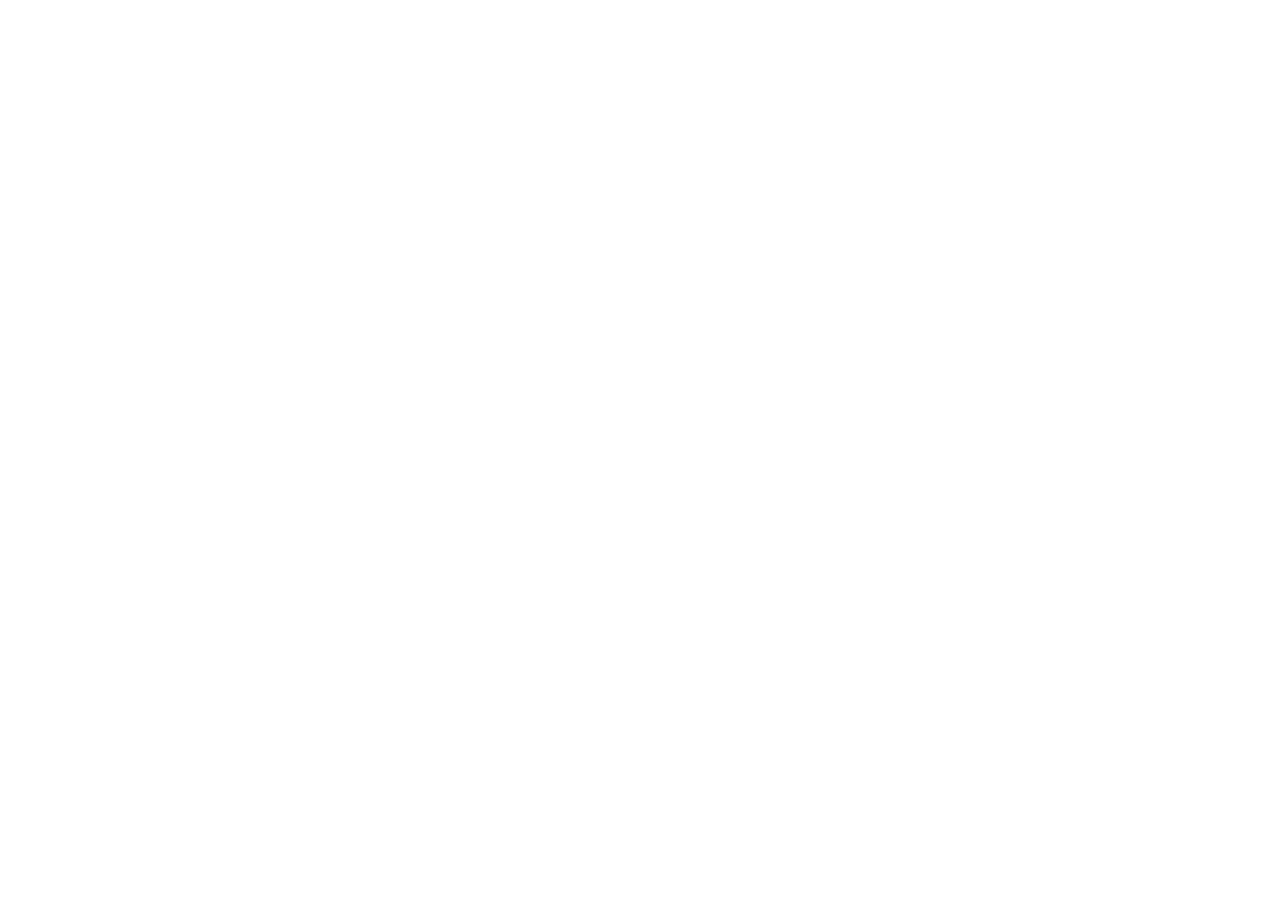
==== commit b33a592b: "Siden er flyttet til falchstudios.com Denne adresse sender nu besøgende videre til https://falchstud" ====
--- a/index.html
+++ b/index.html
@@ -3,309 +3,23 @@
 <head>
   <meta charset="utf-8">
   <meta name="viewport" content="width=device-width, initial-scale=1">
-  <title>Emil Studio – spil og apps fra Danmark</title>
-  <meta name="description" content="Emil Studio er mit indie-studie i Danmark. Jeg designer, bygger og udgiver spil og apps til Android. Se mine projekter, og hvad jeg kan.">
-  <link rel="canonical" href="https://krygerdev.github.io/">
-  <link rel="alternate" hreflang="da" href="https://krygerdev.github.io/">
-  <link rel="alternate" hreflang="en" href="https://krygerdev.github.io/en/">
-  <link rel="alternate" hreflang="x-default" href="https://krygerdev.github.io/">
-  <meta name="theme-color" content="#0a131d">
-  <link rel="icon" href="favicon.svg" type="image/svg+xml">
-  <link rel="icon" href="assets/img/favicon-32.png" sizes="32x32" type="image/png">
-  <link rel="apple-touch-icon" href="assets/img/apple-touch-icon.png">
-  <meta property="og:type" content="website">
-  <meta property="og:site_name" content="Emil Studio">
-  <meta property="og:title" content="Emil Studio – spil og apps fra Danmark">
-  <meta property="og:description" content="Mit indie-studie i Danmark. Jeg designer, bygger og udgiver spil og apps til Android.">
-  <meta property="og:url" content="https://krygerdev.github.io/">
-  <meta property="og:image" content="https://krygerdev.github.io/assets/img/og-da.jpg">
-  <meta property="og:image:width" content="1200">
-  <meta property="og:image:height" content="630">
-  <meta property="og:image:alt" content="Emil Studio – spil og apps fra Danmark">
-  <meta property="og:locale" content="da_DK">
-  <meta property="og:locale:alternate" content="en_US">
-  <meta name="twitter:card" content="summary_large_image">
-  <link rel="stylesheet" href="assets/css/style.css">
-  <script>document.documentElement.classList.add("js")</script>
-  <script src="assets/js/main.js" defer></script>
-  <script type="application/ld+json">{"@context":"https://schema.org","@type":"Organization","name":"Emil Studio","url":"https://krygerdev.github.io/","logo":"https://krygerdev.github.io/assets/img/apple-touch-icon.png","sameAs":["https://github.com/KrygerDev"]}</script>
+  <title>Falch Studios – siden er flyttet</title>
+  <meta name="robots" content="noindex">
+  <link rel="canonical" href="https://falchstudios.com/">
+  <script>location.replace("https://falchstudios.com/" + location.search + location.hash);</script>
+  <meta http-equiv="refresh" content="0; url=https://falchstudios.com/">
+  <style>
+    html { color-scheme: light; }
+    body { margin: 0; min-height: 100vh; display: grid; place-items: center; background: #faf7f2; color: #0f1c2b; font: 18px/1.6 system-ui, -apple-system, "Segoe UI", sans-serif; text-align: center; }
+    main { padding: 24px; }
+    p { margin: 0 0 0.6em; }
+    a { color: #8a6009; font-weight: 600; }
+  </style>
 </head>
 <body>
-  <a class="skip-link" href="#indhold">Gå til indhold</a>
-
-  <svg class="svg-defs" aria-hidden="true" focusable="false" xmlns="http://www.w3.org/2000/svg">
-    <defs>
-      <linearGradient id="logo-gold" x1="0" y1="0" x2="0" y2="1"><stop offset="0" stop-color="#ffe28e"/><stop offset=".55" stop-color="#f3bd42"/><stop offset="1" stop-color="#df9a22"/></linearGradient>
-    </defs>
-    <symbol id="logo-base" viewBox="0 0 64 64"><rect x="2" y="2" width="60" height="60" rx="16" fill="url(#logo-gold)"/><path d="M2 18A16 16 0 0 1 18 2H46A16 16 0 0 1 62 18V24C46 19 18 19 2 26Z" fill="#fff" opacity=".14"/><path d="M18.75 12H44A4.75 4.75 0 0 1 44 21.5H27A2.5 2.5 0 0 0 24.5 24V40A2.5 2.5 0 0 0 27 42.5H44A4.75 4.75 0 0 1 44 52H18.75A4.75 4.75 0 0 1 14 47.25V16.75A4.75 4.75 0 0 1 18.75 12Z" fill="#a8680e" opacity=".55" transform="translate(0 2.2)"/><path d="M18.75 12H44A4.75 4.75 0 0 1 44 21.5H27A2.5 2.5 0 0 0 24.5 24V40A2.5 2.5 0 0 0 27 42.5H44A4.75 4.75 0 0 1 44 52H18.75A4.75 4.75 0 0 1 14 47.25V16.75A4.75 4.75 0 0 1 18.75 12Z" fill="#0b1520"/></symbol>
-    <symbol id="logo-play" viewBox="0 0 64 64"><path d="M29.6 25.8L41.6 32L29.6 38.2Z" fill="#a8680e" stroke="#a8680e" stroke-width="2.6" stroke-linejoin="round" opacity=".55" transform="translate(0 2.2)"/><path d="M29.6 25.8L41.6 32L29.6 38.2Z" fill="#0b1520" stroke="#0b1520" stroke-width="2.6" stroke-linejoin="round"/></symbol>
-    <symbol id="logo-word" viewBox="-2.6 -2.6 195.51 27.2"><path d="M11.88 0H0V22H11.88M0 11H9.5M19.38 22V0L28.62 13.2L37.86 0V22M45.36 0V22M52.86 0V22H63.42" fill="none" stroke="currentColor" stroke-width="5.2" stroke-linecap="round" stroke-linejoin="round"/><path d="M9.92 1.96A5.1 5.1 0 1 0 5.9 10.21A5.9 5.9 0 1 1 1.25 19.73M19.29 0H32.93M26.11 0V22M40.43 0V15.18A6.82 6.82 0 0 0 54.07 15.18V0M61.57 22V0H62.89A11 11 0 0 1 62.89 22ZM81.39 0V22M88.89 11A11 11 0 1 1 110.89 11A11 11 0 1 1 88.89 11Z" transform="translate(79.42 0)" fill="none" stroke="#f6c75a" stroke-width="4.2" stroke-linecap="round" stroke-linejoin="round"/></symbol>
-    <symbol id="i-arrow-right" viewBox="0 0 24 24"><path d="M5 12h14M13 6l6 6-6 6"/></symbol>
-    <symbol id="i-menu" viewBox="0 0 24 24"><path d="M4 8h16M4 16h16"/></symbol>
-    <symbol id="i-close" viewBox="0 0 24 24"><path d="M6 6l12 12M18 6L6 18"/></symbol>
-    <symbol id="i-phone" viewBox="0 0 24 24"><rect x="6.5" y="2.5" width="11" height="19" rx="2.6"/><path d="M10.5 18.5h3"/></symbol>
-    <symbol id="i-gamepad" viewBox="0 0 24 24"><path d="M7.5 7h9a5 5 0 0 1 4.9 6l-.6 3a2.8 2.8 0 0 1-4.9 1.2L14.4 16H9.6l-1.5 1.2A2.8 2.8 0 0 1 3.2 16l-.6-3A5 5 0 0 1 7.5 7z"/><path d="M8 10.2v3.2M6.4 11.8h3.2"/><circle cx="15.6" cy="11" r=".9" fill="currentColor" stroke="none"/><circle cx="17.6" cy="13" r=".9" fill="currentColor" stroke="none"/></symbol>
-    <symbol id="i-image" viewBox="0 0 24 24"><rect x="3.5" y="4.5" width="17" height="15" rx="2.5"/><circle cx="9" cy="10" r="1.8"/><path d="M20.5 15.5l-4.8-4.8L6 19.5"/></symbol>
-    <symbol id="i-mic" viewBox="0 0 24 24"><rect x="9" y="3" width="6" height="11" rx="3"/><path d="M5.5 11a6.5 6.5 0 0 0 13 0M12 17.5V21M9 21h6"/></symbol>
-    <symbol id="i-globe" viewBox="0 0 24 24"><circle cx="12" cy="12" r="9"/><path d="M3 12h18M12 3c2.4 2.5 3.6 5.5 3.6 9s-1.2 6.5-3.6 9c-2.4-2.5-3.6-5.5-3.6-9S9.6 5.5 12 3z"/></symbol>
-    <symbol id="i-shield" viewBox="0 0 24 24"><path d="M12 3l7.5 3v5.6c0 4.4-3.1 8.2-7.5 9.4-4.4-1.2-7.5-5-7.5-9.4V6z"/><path d="M8.8 12.3l2.2 2.2 4.3-4.5"/></symbol>
-    <symbol id="i-sparkles" viewBox="0 0 24 24"><path d="M11 3.5l1.5 4.6 4.6 1.5-4.6 1.5L11 15.7l-1.5-4.6-4.6-1.5 4.6-1.5z"/><path d="M18 14.5l.7 2.1 2.1.7-2.1.7-.7 2.1-.7-2.1-2.1-.7 2.1-.7z"/></symbol>
-    <symbol id="i-heart" viewBox="0 0 24 24"><path d="M12 20s-7.5-4.6-7.5-10A4.3 4.3 0 0 1 12 7.3 4.3 4.3 0 0 1 19.5 10c0 5.4-7.5 10-7.5 10z"/></symbol>
-    <symbol id="i-check" viewBox="0 0 24 24"><path d="M5 12.5l4.5 4.5L19 7.5"/></symbol>
-    <symbol id="i-code" viewBox="0 0 24 24"><path d="M8.5 7.5L4 12l4.5 4.5M15.5 7.5L20 12l-4.5 4.5M13.5 5l-3 14"/></symbol>
-  </svg>
-
-  <header class="site-header">
-    <div class="container header-inner">
-      <a class="brand" href="./">
-        <svg class="logo-mark" viewBox="0 0 64 64" aria-hidden="true"><use href="#logo-base"/><use class="logo-play" href="#logo-play"/></svg>
-        <svg class="logo-word" viewBox="0 0 195.51 27.2" aria-hidden="true"><use href="#logo-word"/></svg><span class="sr-only">Emil Studio</span>
-      </a>
-      <nav class="site-nav" id="site-nav" aria-label="Hovedmenu">
-        <ul>
-          <li><a href="#det-kan-jeg">Det kan jeg</a></li>
-          <li><a href="#projekter">Projekter</a></li>
-          <li><a href="#om">Om mig</a></li>
-        </ul>
-      </nav>
-      <div class="header-tools">
-        <a class="lang" href="en/" hreflang="en" lang="en"><span aria-hidden="true">EN</span><span class="sr-only">English</span></a>
-        <button class="menu-toggle" type="button" aria-expanded="false" aria-controls="site-nav" data-menu-toggle>
-          <svg class="i i-open" aria-hidden="true"><use href="#i-menu"/></svg>
-          <svg class="i i-close" aria-hidden="true"><use href="#i-close"/></svg>
-          <span class="sr-only">Menu</span>
-        </button>
-      </div>
-    </div>
-  </header>
-
-  <main id="indhold">
-
-    <section class="hero" aria-labelledby="hero-title">
-      <div class="container hero__grid">
-        <div class="hero__text">
-          <p class="eyebrow">Indie-studie i Danmark</p>
-          <h1 id="hero-title">Jeg gør idéer til <em>spil og apps</em>.</h1>
-          <p class="lead">Jeg hedder Emil. I mit eget lille studie designer, bygger og udgiver jeg spil og apps til Android – fra første skitse til færdig app på Google Play.</p>
-          <div class="actions">
-            <a class="btn btn--primary" href="#projekter">Se mine projekter <svg class="i" aria-hidden="true"><use href="#i-arrow-right"/></svg></a>
-            <a class="btn btn--ghost" href="#det-kan-jeg">Det kan jeg</a>
-          </div>
-          <a class="now" href="kingdom-defense/">
-            <span class="dot" aria-hidden="true"></span>
-            <span><strong>Lige nu:</strong> mit første spil er i lukket test på Google Play</span>
-            <svg class="i" aria-hidden="true"><use href="#i-arrow-right"/></svg>
-          </a>
-        </div>
-
-        <div class="studio-visual" aria-hidden="true">
-          <div class="sv-glow"></div>
-          <div class="sv-ring sv-ring--outer"></div>
-          <div class="sv-ring sv-ring--dash"></div>
-          <div class="sv-ring sv-ring--inner"></div>
-          <div class="sv-mark"><span class="sv-pulse"></span><span class="sv-pulse sv-pulse--2"></span><svg class="sv-logo" viewBox="0 0 64 64"><use href="#logo-base"/><use class="logo-play" href="#logo-play"/></svg></div>
-          <span class="sv-chip sv-chip--1"><span class="sv-chip__icon"><svg class="i"><use href="#i-gamepad"/></svg></span><span class="sv-chip__label">Spil</span></span>
-          <span class="sv-chip sv-chip--2"><span class="sv-chip__icon"><svg class="i"><use href="#i-phone"/></svg></span><span class="sv-chip__label">Apps</span></span>
-          <span class="sv-chip sv-chip--3"><span class="sv-chip__icon"><svg class="i"><use href="#i-image"/></svg></span><span class="sv-chip__label">Grafik</span></span>
-          <span class="sv-chip sv-chip--4"><span class="sv-chip__icon"><svg class="i"><use href="#i-mic"/></svg></span><span class="sv-chip__label">Lyd</span></span>
-          <span class="sv-chip sv-chip--5"><span class="sv-chip__icon"><svg class="i"><use href="#i-globe"/></svg></span><span class="sv-chip__label">Sprog</span></span>
-          <span class="sv-chip sv-chip--6"><span class="sv-chip__icon"><svg class="i"><use href="#i-sparkles"/></svg></span><span class="sv-chip__label">AI</span></span>
-        </div>
-      </div>
-    </section>
-
-    <section class="section section--alt" id="det-kan-jeg" aria-labelledby="kan-title">
-      <div class="container">
-        <div class="section-head reveal">
-          <p class="eyebrow">Det kan jeg</p>
-          <h2 id="kan-title">Fra første idé til <em>færdig app</em></h2>
-          <p>Jeg står selv for hele rejsen – og jeg kan lide at gøre tingene ordentligt.</p>
-        </div>
-        <ul class="skills">
-          <li class="skill reveal">
-            <span class="icon-badge" aria-hidden="true"><svg class="i"><use href="#i-phone"/></svg></span>
-            <h3>Apps til Android</h3>
-            <p>Jeg bygger hele appen – fra første skærm til en færdig udgave, der er klar til Google Play.</p>
-          </li>
-          <li class="skill reveal">
-            <span class="icon-badge" aria-hidden="true"><svg class="i"><use href="#i-gamepad"/></svg></span>
-            <h3>Spildesign</h3>
-            <p>Baner, bosser, våben og balance, der giver lyst til én runde mere.</p>
-          </li>
-          <li class="skill reveal">
-            <span class="icon-badge" aria-hidden="true"><svg class="i"><use href="#i-image"/></svg></span>
-            <h3>Grafik og visuel stil</h3>
-            <p>Logo, ikoner, figurer og butiksbilleder i én fælles, gennemført stil.</p>
-          </li>
-          <li class="skill reveal">
-            <span class="icon-badge" aria-hidden="true"><svg class="i"><use href="#i-mic"/></svg></span>
-            <h3>Lyd og stemmer</h3>
-            <p>Musik, lydeffekter og stemmer, jeg selv har indtalt.</p>
-          </li>
-          <li class="skill reveal">
-            <span class="icon-badge" aria-hidden="true"><svg class="i"><use href="#i-globe"/></svg></span>
-            <h3>Mange sprog</h3>
-            <p>Apps, som flere kan bruge. Mit første spil findes på 11 sprog.</p>
-          </li>
-          <li class="skill reveal">
-            <span class="icon-badge" aria-hidden="true"><svg class="i"><use href="#i-shield"/></svg></span>
-            <h3>Test og udgivelse</h3>
-            <p>Lukket test med rigtige brugere, privatlivspolitik og styr på Google Plays regler.</p>
-          </li>
-          <li class="skill skill--wide reveal">
-            <span class="icon-badge" aria-hidden="true"><svg class="i"><use href="#i-sparkles"/></svg></span>
-            <div>
-              <h3>AI som makker</h3>
-              <p>Jeg arbejder med moderne AI-værktøjer til kode, grafik og musik. Idéen, designet og de endelige valg er mine.</p>
-            </div>
-          </li>
-        </ul>
-        <div class="tools reveal">
-          <h3 class="tools__title">Værktøjer, jeg bruger</h3>
-          <ul class="chips">
-            <li>TypeScript</li>
-            <li>Capacitor</li>
-            <li>Android</li>
-            <li>Node.js</li>
-            <li>Google Play Console</li>
-            <li>AdMob</li>
-            <li>GitHub</li>
-            <li>Claude (AI)</li>
-            <li>Grok (AI)</li>
-          </ul>
-        </div>
-      </div>
-    </section>
-
-    <section class="section" id="projekter" aria-labelledby="projekter-title">
-      <div class="container">
-        <div class="section-head reveal">
-          <p class="eyebrow">Projekter</p>
-          <h2 id="projekter-title">Det arbejder jeg på</h2>
-          <p>Hvert projekt har sin egen side med billeder og alt det vigtige.</p>
-        </div>
-        <div class="projects">
-          <article class="project reveal">
-            <div class="project__media">
-              <img src="assets/img/kd/kd-banner.jpg" srcset="assets/img/kd/kd-banner-640.jpg 640w, assets/img/kd/kd-banner.jpg 1024w" sizes="(min-width: 900px) 620px, 100vw" width="1024" height="500" loading="lazy" alt="Kingdom Defense-logoet omgivet af en kampvogn, en kæmpe knæler, en lavakæmpe og et sort hul fra spillet.">
-            </div>
-            <div class="project__body">
-              <ul class="tags">
-                <li class="tag">Android-spil</li>
-                <li class="tag">Tower defense</li>
-                <li class="tag tag--gold">Kommer snart på Google Play</li>
-              </ul>
-              <h3><a class="stretched" href="kingdom-defense/">Kingdom Defense: Sealed Worlds</a></h3>
-              <p>Et tower defense-spil til korte pauser og én hånd. 20 forseglede verdener, bosser der kæmper imod og 20 kanoner – bl.a. én, der åbner et sort hul.</p>
-              <ul class="facts-inline">
-                <li>20 verdener</li>
-                <li>20 kanoner</li>
-                <li>11 sprog</li>
-                <li>Virker offline</li>
-              </ul>
-              <span class="link-arrow" aria-hidden="true">Se spillet <svg class="i"><use href="#i-arrow-right"/></svg></span>
-            </div>
-          </article>
-          <div class="card-soon reveal">
-            <span class="icon-badge" aria-hidden="true"><svg class="i"><use href="#i-sparkles"/></svg></span>
-            <div>
-              <h3>Næste idé</h3>
-              <p>Der ligger flere idéer på tegnebrættet. De dukker op her, når de er klar til at blive vist.</p>
-            </div>
-          </div>
-        </div>
-      </div>
-    </section>
-
-    <section class="section" aria-labelledby="proces-title">
-      <div class="container">
-        <div class="section-head reveal">
-          <p class="eyebrow">Sådan arbejder jeg</p>
-          <h2 id="proces-title">Små skridt, <em>høj kvalitet</em></h2>
-        </div>
-        <ol class="steps">
-          <li class="step reveal">
-            <h3>Idé</h3>
-            <p>Det starter med en enkel tanke: Hvad ville være sjovt?</p>
-          </li>
-          <li class="step reveal">
-            <h3>Design</h3>
-            <p>Jeg skitserer, hvordan det skal se ud og føles.</p>
-          </li>
-          <li class="step reveal">
-            <h3>Byg og test</h3>
-            <p>Jeg bygger, prøver af og retter – igen og igen.</p>
-          </li>
-          <li class="step reveal">
-            <h3>Udgiv og forbedr</h3>
-            <p>Appen kommer ud, og jeg lytter til dem, der bruger den.</p>
-          </li>
-        </ol>
-      </div>
-    </section>
-
-    <section class="section section--alt" id="om" aria-labelledby="om-title">
-      <div class="container about">
-        <div class="about__text reveal">
-          <p class="eyebrow">Om mig</p>
-          <h2 id="om-title">Hej, jeg hedder <em>Emil</em></h2>
-          <p>Emil Studio er mit eget lille indie-studie i Danmark. Jeg laver spil og apps, som jeg selv har lyst til at bruge – og jeg går op i detaljerne: at det føles godt, ser pænt ud og er fair over for dem, der bruger det.</p>
-          <p>Jeg kan lide hele rejsen: at finde på, tegne, bygge, teste og til sidst trykke på »Udgiv«. Mit første store projekt, Kingdom Defense: Sealed Worlds, er i lukket test og kommer snart på Google Play.</p>
-          <p class="signature">– Emil</p>
-          <div class="actions">
-            <a class="btn btn--ghost" href="https://github.com/KrygerDev" rel="me"><svg class="i" aria-hidden="true"><use href="#i-code"/></svg> GitHub</a>
-          </div>
-        </div>
-        <div class="fair reveal">
-          <h3><span class="icon-badge" aria-hidden="true"><svg class="i"><use href="#i-heart"/></svg></span> Mine regler for fair spil</h3>
-          <ul class="checklist">
-            <li><svg class="i" aria-hidden="true"><use href="#i-check"/></svg><span>Ingen nedtællinger og intet pres for at købe.</span></li>
-            <li><svg class="i" aria-hidden="true"><use href="#i-check"/></svg><span>Ærlig om reklamer og køb i appen.</span></li>
-            <li><svg class="i" aria-hidden="true"><use href="#i-check"/></svg><span>Billeder lavet med AI bliver mærket som AI.</span></li>
-            <li><svg class="i" aria-hidden="true"><use href="#i-check"/></svg><span>Ingen falske løfter – jeg viser, hvad appen faktisk kan.</span></li>
-          </ul>
-        </div>
-      </div>
-    </section>
-
+  <main>
+    <p>Siden er flyttet til <a href="https://falchstudios.com/">falchstudios.com</a>.</p>
+    <p lang="en">This site has moved to <a href="https://falchstudios.com/">falchstudios.com</a>.</p>
   </main>
-
-  <footer class="site-footer">
-    <div class="container">
-      <div class="footer-grid">
-        <div>
-          <a class="brand" href="./">
-            <svg class="logo-mark" viewBox="0 0 64 64" aria-hidden="true"><use href="#logo-base"/><use class="logo-play" href="#logo-play"/></svg>
-            <svg class="logo-word" viewBox="0 0 195.51 27.2" aria-hidden="true"><use href="#logo-word"/></svg><span class="sr-only">Emil Studio</span>
-          </a>
-          <p>Spil og apps fra Danmark.</p>
-        </div>
-        <div>
-          <h2>Projekter</h2>
-          <ul>
-            <li><a href="kingdom-defense/">Kingdom Defense: Sealed Worlds</a></li>
-            <li><a href="https://krygerdev.github.io/kingdom-defense-privacy/">Privatlivspolitik for Kingdom Defense</a></li>
-          </ul>
-        </div>
-        <div>
-          <h2>Find mig</h2>
-          <ul>
-            <li><a href="https://github.com/KrygerDev" rel="me">GitHub</a></li>
-          </ul>
-        </div>
-        <div>
-          <h2>Om siden</h2>
-          <ul>
-            <li>Ingen cookies og ingen statistik.</li>
-            <li>Ligger på GitHub Pages.</li>
-          </ul>
-        </div>
-      </div>
-      <div class="footer-bottom">
-        <p>© 2026 Emil Studio</p>
-        <a class="lang" href="en/" hreflang="en" lang="en">English</a>
-      </div>
-    </div>
-  </footer>
 </body>
 </html>
